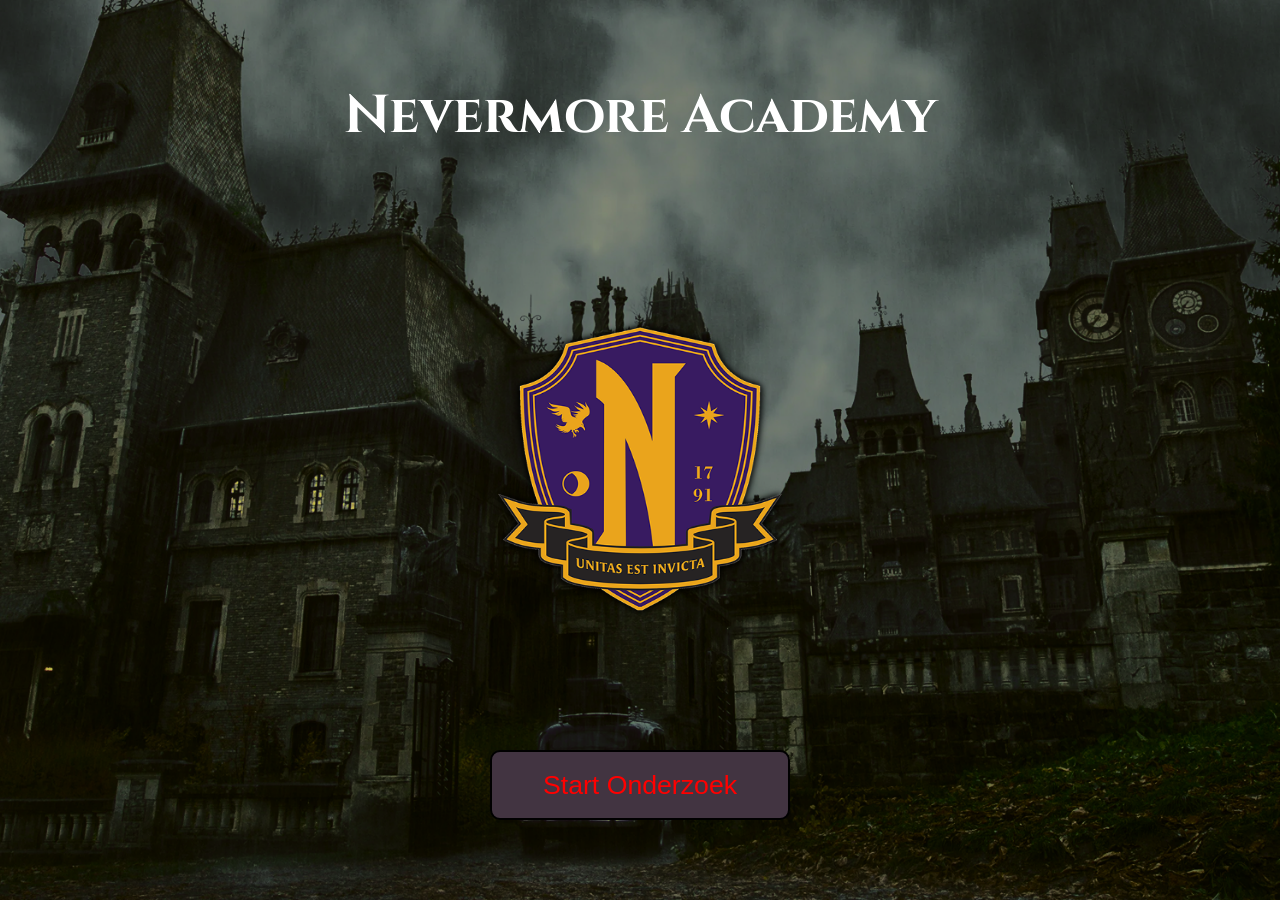
==== index.html @ 88f9a762 "naam van bestand veranderd" ====
<!DOCTYPE html>
<html lang="en">
<head>
    <meta charset="UTF-8">
    <meta name="viewport" content="width=device-width, initial-scale=1.0">
    <title>Home</title>
    <link rel="stylesheet" href="css/home.css">
    <link href="https://fonts.googleapis.com/css2?family=Cinzel&display=swap" rel="stylesheet">
</head>
<body>
    <h1>Nevermore Academy</h1>

    <img src="images/Logo.png" class="logo">

    <a href="beschrijving.html">
        <button>Start Onderzoek</button>
</body>
</html>
---- css/home.css ----
body {
    background-image: url(../images/Gebouw.png);
    background-repeat: no-repeat;
    background-size: cover;
    background-position: center;
    background-color: black;
    height: 100vh;
    margin: 0;


    display: flex;
    flex-direction: column;
    justify-content: space-between; /* boven & onder */
    align-items: center;   

}

h1 {
    text-align: center;
    font-size: 40pt;
    font-family: 'Cinzel', serif;
    color: white;
    margin-top: 80px;
}

.logo {
    width: 300px;
    height: 300px;
    display: block;
    margin: 0 auto;
}

a {
    text-decoration: none;
    margin-bottom: 80px;
}

button {
    background-color: #423441;
    color: red;
    font-size: 20pt;
    width: 300px;
    height: 70px;
    border-radius: 10px;
    border: 2px solid black;
    cursor: pointer;
}
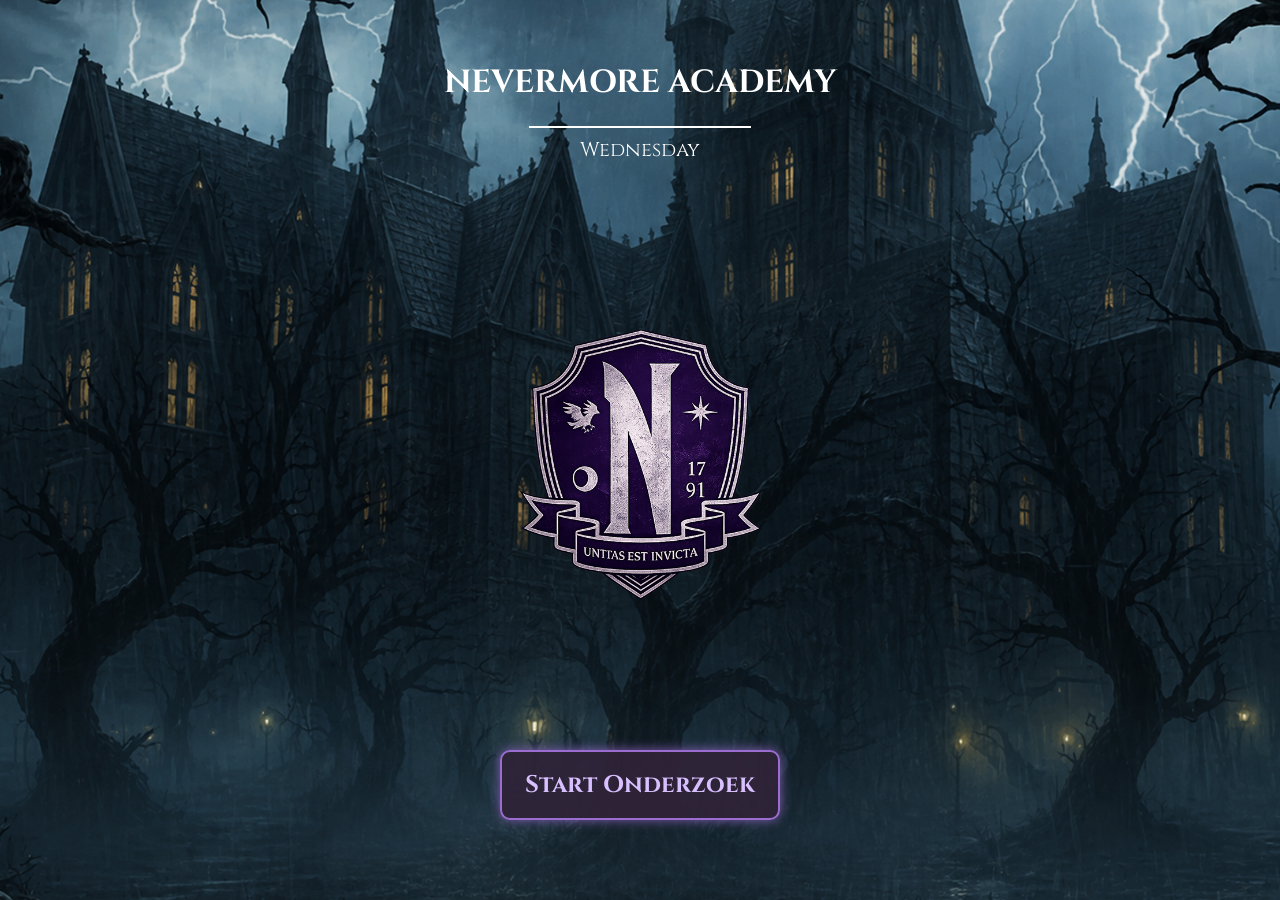
==== commit 8c67df0e: "Layout aangepast" ====
--- a/index.html
+++ b/index.html
@@ -8,7 +8,11 @@
     <link href="https://fonts.googleapis.com/css2?family=Cinzel&display=swap" rel="stylesheet">
 </head>
 <body>
-    <h1>Nevermore Academy</h1>
+    <div class="titel">
+    <h1>NEVERMORE ACADEMY</h1>
+    <hr>
+    <h2>Wednesday</h2>
+</div>
 
     <img src="images/Logo.png" class="logo">
 
--- a/css/home.css
+++ b/css/home.css
@@ -1,5 +1,5 @@
 body {
-    background-image: url(../images/Gebouw.png);
+    background-image: url("../images/Gebouw.png");
     background-repeat: no-repeat;
     background-size: cover;
     background-position: center;
@@ -7,27 +7,16 @@
     height: 100vh;
     margin: 0;
 
-
     display: flex;
     flex-direction: column;
-    justify-content: space-between; /* boven & onder */
-    align-items: center;   
-
-}
-
-h1 {
-    text-align: center;
-    font-size: 40pt;
-    font-family: 'Cinzel', serif;
-    color: white;
-    margin-top: 80px;
+    justify-content: space-between;
+    align-items: center;
 }
 
 .logo {
-    width: 300px;
-    height: 300px;
+    width: 250px;
     display: block;
-    margin: 0 auto;
+    margin: auto;
 }
 
 a {
@@ -36,12 +25,43 @@
 }
 
 button {
-    background-color: #423441;
-    color: red;
-    font-size: 20pt;
-    width: 300px;
+    background-color: rgba(48, 35, 56, 0.9);
+    color: #d8c0ff;
+    font-family: 'Cinzel', serif;
+    font-size: 24px;
+    font-weight: bold;
+
+    width: 280px;
     height: 70px;
+
+    border: 2px solid #9b6dd1;
     border-radius: 10px;
-    border: 2px solid black;
+
     cursor: pointer;
+
+    box-shadow: 0 0 12px rgba(155, 109, 209, 0.8);
+    transition: 0.3s;
+}
+
+button:hover {
+    background-color: rgba(70, 50, 80, 0.95);
+    transform: scale(1.03);
+}
+
+.titel {
+    text-align: center;
+    margin-top: 40px;
+    color: white;
+    font-family: 'Cinzel', serif;
+}
+
+.titel hr {
+    width: 220px;
+    border: 1px solid white;
+}
+
+.titel h2 {
+    margin-top: 5px;
+    font-size: 20px;
+    font-weight: normal;
 }
